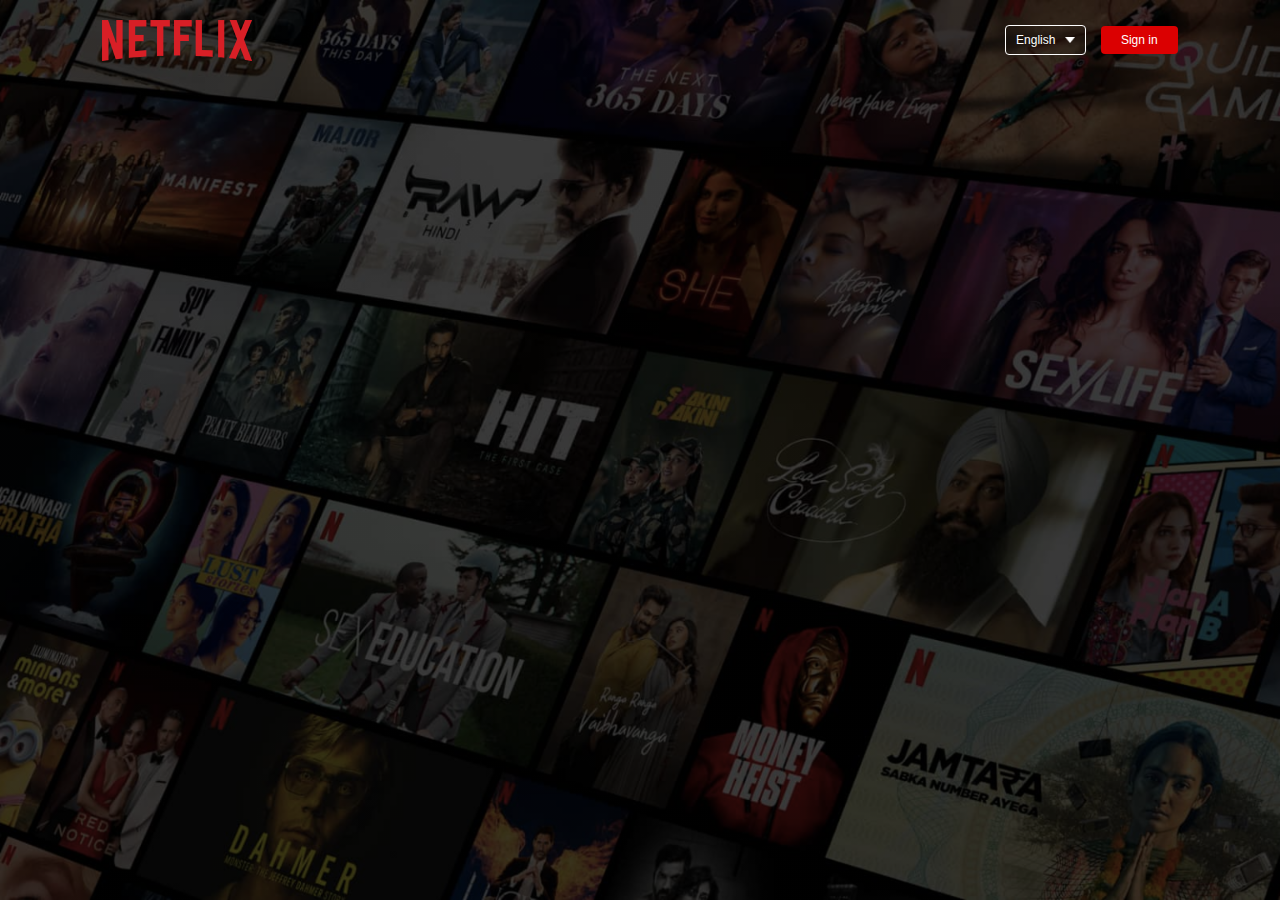
==== index.html @ d814a000 "." ====
<!DOCTYPE html>
<html lang="en">
<head>
    <meta name="viewport" content="width=device-width, initial-scale=1.0">
    <title>Notflix</title>
    <link rel="stylesheet" href="style.css">
</head>
<body>
    <div class="header">
        <nav>
            <img src="images/logo.png" class="logo">
            <div>
                <button class="language-btn">English<img src="images/down-icon.png"></button>
                <button>Sign in</button>
            </div>




        </nav>
    </div>
    




</body>
</html>
---- style.css ----
*{
    margin: 0;
    padding: 0;
    font-family: 'poppins', sans-serif;
    box-sizing: border-box;
}
body{
    background: black;
    color: white;
}
.header{
    width: 100%;
    height: 100vh;
    background-image: linear-gradient(rgba(0,0,0,0.7),rgba(0,0,0,0.7)), url(images/header-image.png);
    background-size: cover;
    background-position: center;
    padding: 10px 8%;
    position: relative;
}
nav{
    display: flex;
    align-items: center;
    justify-content: space-between;
    padding: 10px 0px;
}
.logo{
    width: 150px;
    cursor: pointer;
}
nav button{
    border: 0;
    outline: 0;
    background: #db0001;
    color: #fff;
    padding: 7px 20px;
    font-size: 12px;
    border-radius: 4px;
    margin-left: 10px;
    cursor: pointer;
}
.language-btn{
    display: inline-flex;
    align-items: center;
    background: transparent;
    border: 1px solid  white;
    padding: 7px 10px;
}
.language-btn img{
    width: 10px;
    margin-left: 10px;
}
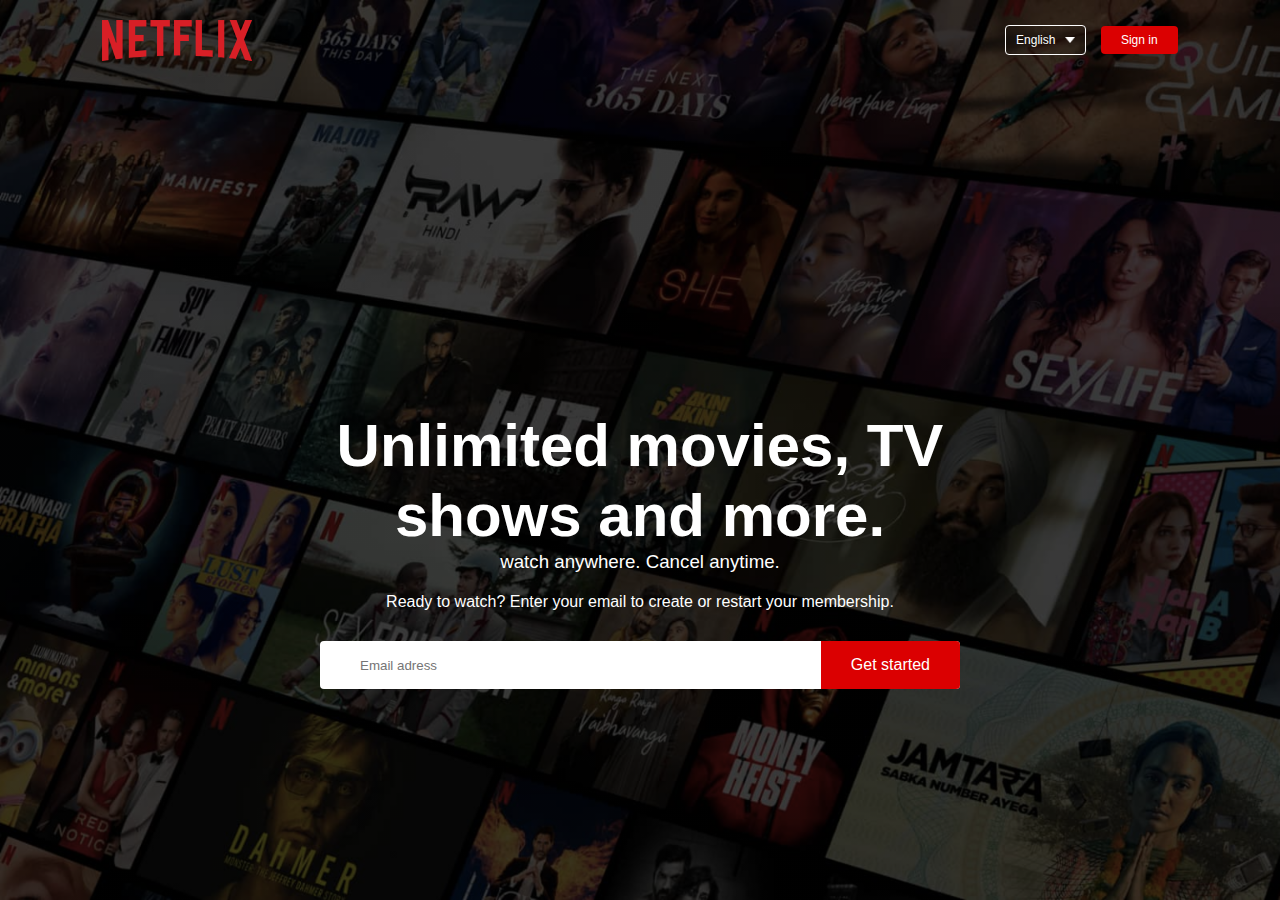
==== commit 27275b14: "commit" ====
--- a/index.html
+++ b/index.html
@@ -14,15 +14,17 @@
                 <button>Sign in</button>
             </div>
 
-
-
-
         </nav>
+        <div class="header-content">
+            <h1>Unlimited movies, TV shows and more.</h1>
+            <h3>watch anywhere. Cancel anytime.</h3>
+            <p>Ready to watch? Enter your email to create or restart your membership.</p>
+            <form class="email-signup">
+                <input type="email" placeholder="Email adress">
+                <button type="submit">Get started</button>
+            </form>
+        </div>
     </div>
     
-
-
-
-
 </body>
 </html>--- a/style.css
+++ b/style.css
@@ -4,10 +4,12 @@
     font-family: 'poppins', sans-serif;
     box-sizing: border-box;
 }
+
 body{
     background: black;
     color: white;
 }
+
 .header{
     width: 100%;
     height: 100vh;
@@ -17,16 +19,19 @@
     padding: 10px 8%;
     position: relative;
 }
+
 nav{
     display: flex;
     align-items: center;
     justify-content: space-between;
     padding: 10px 0px;
 }
+
 .logo{
     width: 150px;
     cursor: pointer;
 }
+
 nav button{
     border: 0;
     outline: 0;
@@ -38,6 +43,7 @@
     margin-left: 10px;
     cursor: pointer;
 }
+
 .language-btn{
     display: inline-flex;
     align-items: center;
@@ -45,7 +51,59 @@
     border: 1px solid  white;
     padding: 7px 10px;
 }
+
 .language-btn img{
     width: 10px;
     margin-left: 10px;
+}
+
+.header-content{
+    position: absolute;
+    top: 50%;
+    left: 50%;
+    transform: translate(-50%,-50%);
+    text-align: center;
+    margin-top: 100px;
+}
+
+.header-content h1{
+    font-size: 60px;
+    line-height: 70px;
+    font-weight: 600;
+    max-width: 650px;
+}
+
+.header-content h3{
+    font-weight: 400;
+    margin-bottom: 20px;
+}
+
+.email-signup{
+    background: #fff;
+    border-radius: 4px;
+    display: flex;
+    align-items: center;
+    margin-top: 30px;
+    overflow: hidden;
+}
+
+.email-signup input{
+    flex: 1;
+    border: 0;
+    outline: 0;
+    margin-left: 20px;
+}
+
+.email-signup input::placeholder{
+    padding-left: 20px;
+}
+
+.email-signup button{
+    background: #db0001;
+    border: 0;
+    outline: 0;
+    color: #fff;
+    font-size: 16px;
+    cursor: pointer;
+    padding: 15px 30px;
 }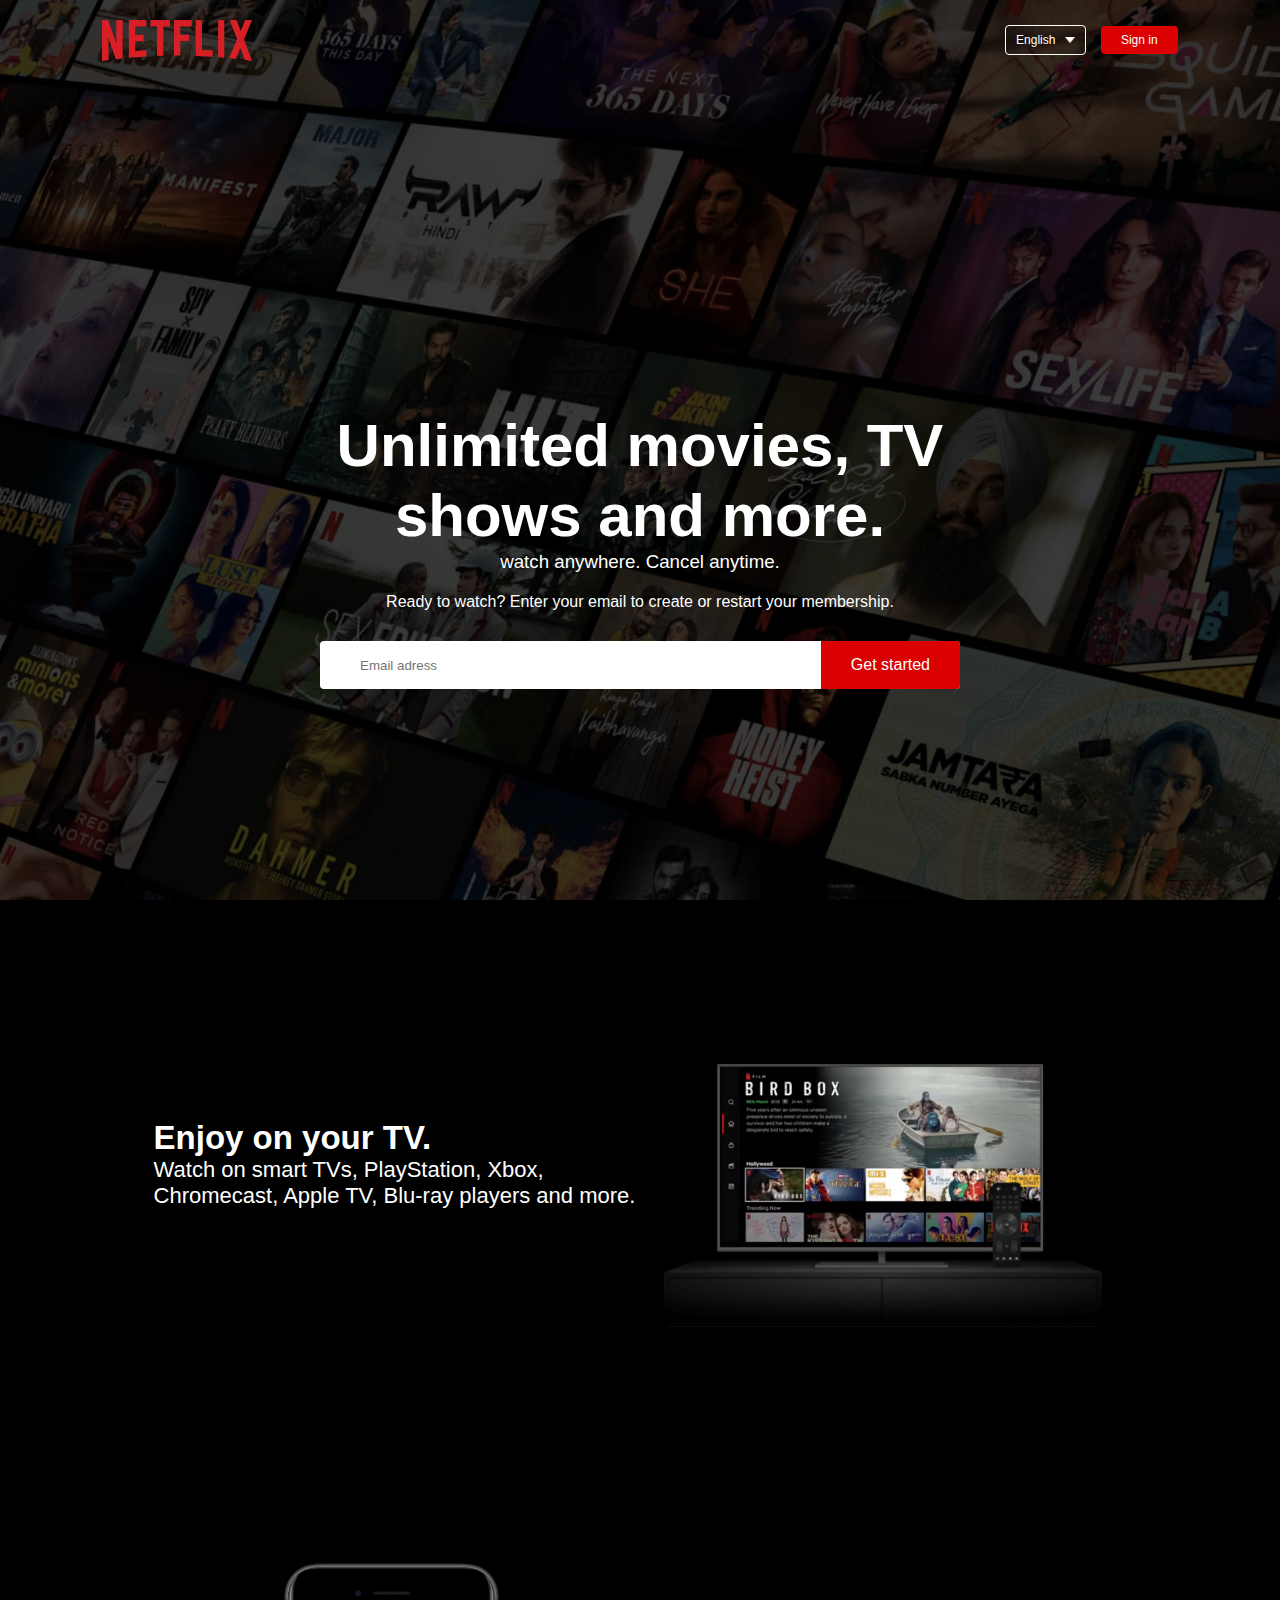
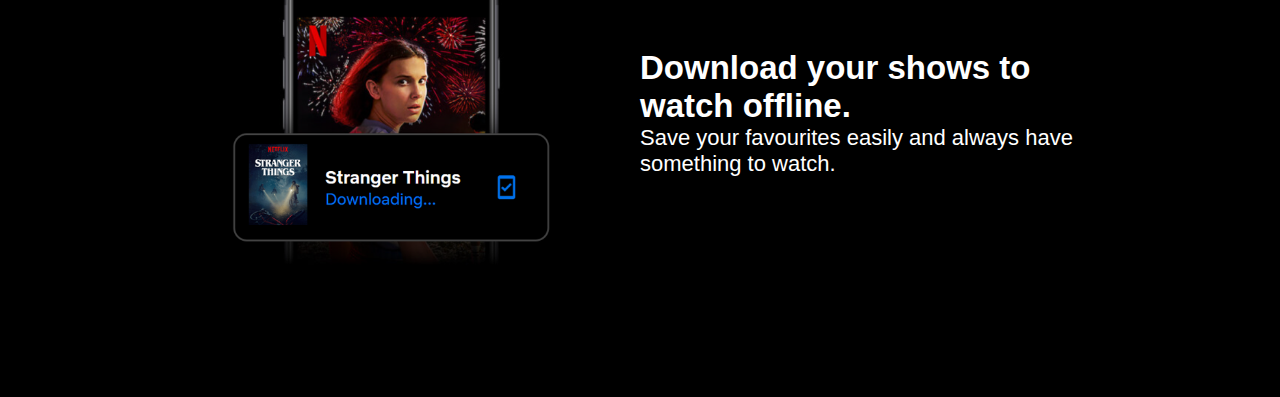
==== commit 07c9acd2: "commit" ====
--- a/index.html
+++ b/index.html
@@ -25,6 +25,28 @@
             </form>
         </div>
     </div>
+    <div class="features">
+        <div class="row">
+            <div class="text-col">
+                <h2>Enjoy on your TV.</h2>
+                <p>Watch on smart TVs, PlayStation, Xbox, Chromecast, Apple TV, Blu-ray players and more.</p>
+            </div>
+            <div class="img-col">
+                <img src="images/feature-1.png"></img>
+            </div>
+        </div>
+    </div>
+    <div class="features">
+        <div class="row">
+            <div class="img-col">
+                <img src="images/feature-2.png"></img>
+            </div>
+            <div class="text-col">
+                <h2>Download your shows to watch offline.</h2>
+                <p>Save your favourites easily and always have something to watch.</p>
+            </div>
+        </div>
+    </div>
     
 </body>
 </html>--- a/style.css
+++ b/style.css
@@ -106,4 +106,35 @@
     font-size: 16px;
     cursor: pointer;
     padding: 15px 30px;
+}
+
+/*------------features----------------*/
+
+.features{
+    padding: 50px 12%;
+    font-size: 22px;
+}
+
+.row{
+    display: flex;
+    width: 100%;
+    align-items: center;
+    flex-wrap: wrap;
+    padding: 50px  0;
+}
+
+.text-col{
+    flex-basis: 50%;
+    margin-bottom: 20px;
+}
+
+.img-col{
+    flex-basis: 50%;
+    margin-bottom: 20px;
+}
+
+.img-col img{
+    display: block;
+    width: 90%;
+    margin: auto;
 }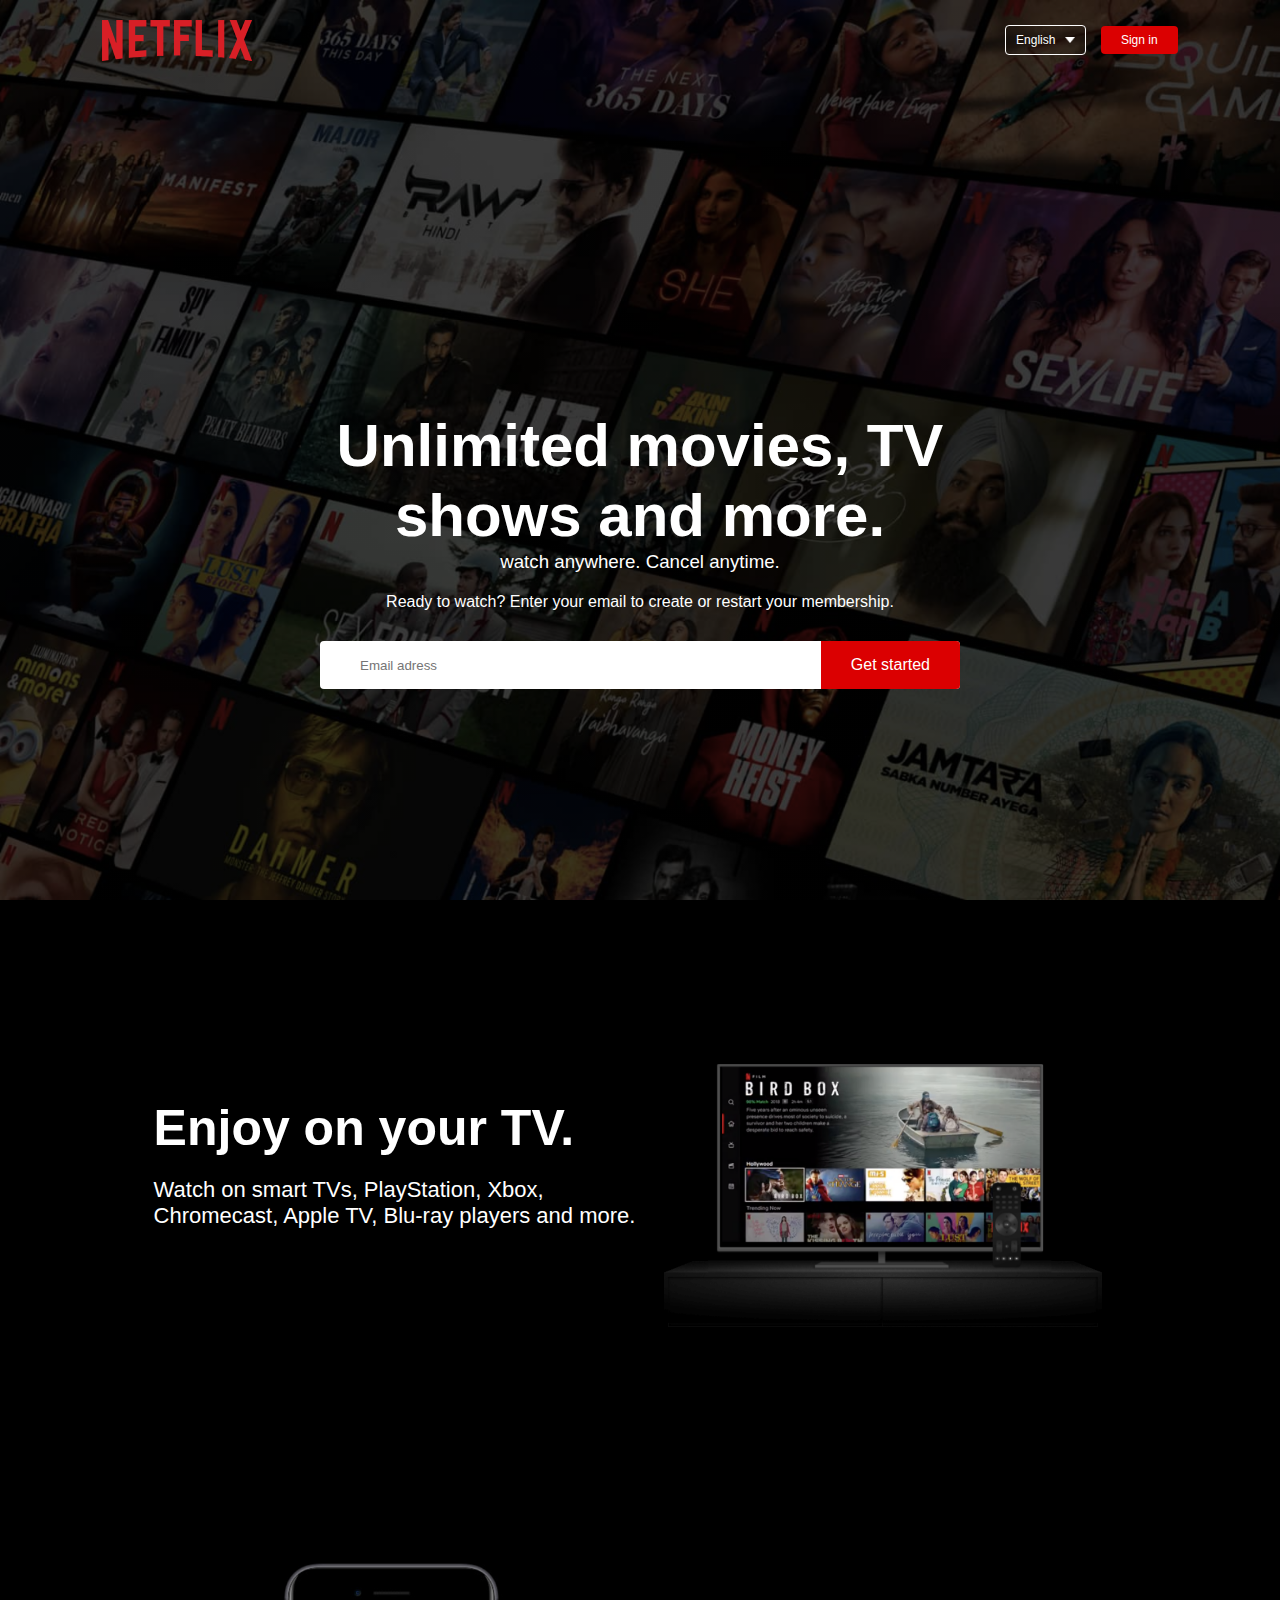
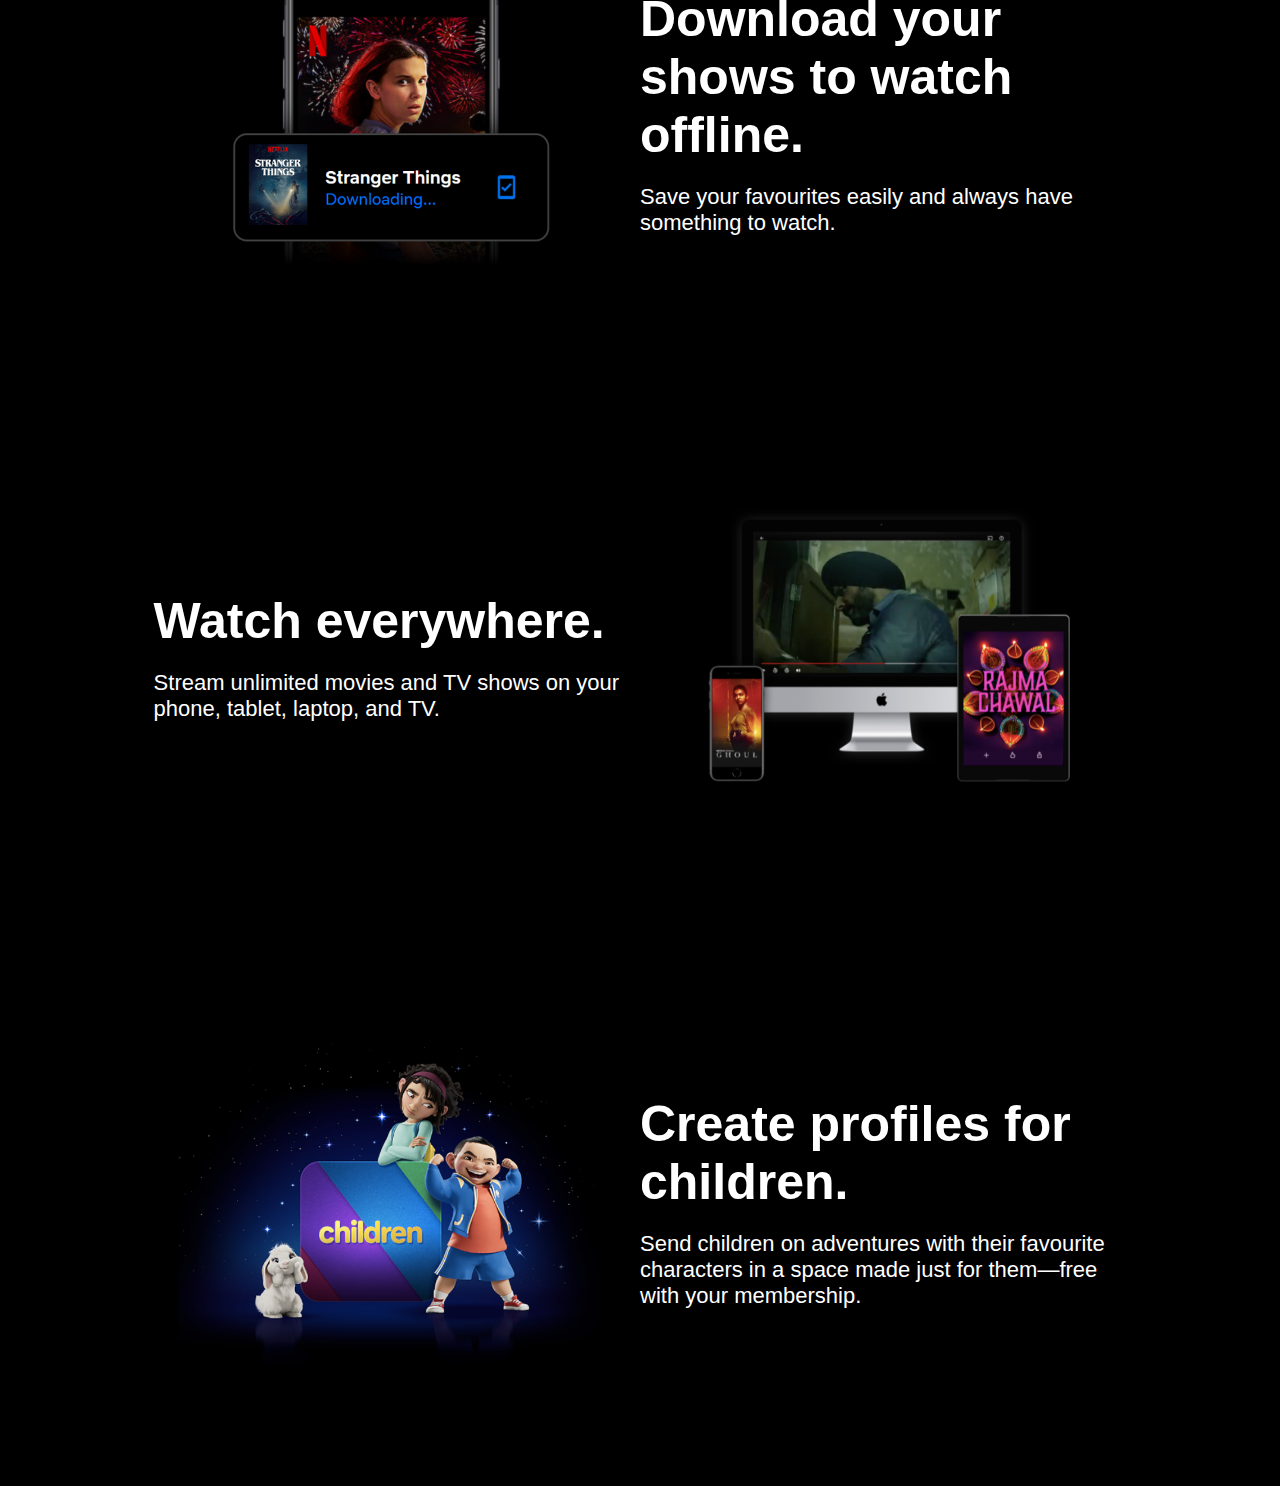
==== commit 3bce3f9b: "commit" ====
--- a/index.html
+++ b/index.html
@@ -47,6 +47,28 @@
             </div>
         </div>
     </div>
+    <div class="features">
+        <div class="row">
+            <div class="text-col">
+                <h2>Watch everywhere.</h2>
+                <p>Stream unlimited movies and TV shows on your phone, tablet, laptop, and TV.</p>
+            </div>
+            <div class="img-col">
+                <img src="images/feature-3.png"></img>
+            </div>
+        </div>
+    </div>
+    <div class="features">
+        <div class="row">
+            <div class="img-col">
+                <img src="images/feature-4.png"></img>
+            </div>
+            <div class="text-col">
+                <h2>Create profiles for children.</h2>
+                <p>Send children on adventures with their favourite characters in a space made just for them—free with your membership.</p>
+            </div>
+        </div>
+    </div>
     
 </body>
 </html>--- a/style.css
+++ b/style.css
@@ -137,4 +137,10 @@
     display: block;
     width: 90%;
     margin: auto;
+}
+
+.features h2{
+    font-size: 50px;
+    font-weight: 800;
+    margin-bottom: 20px;
 }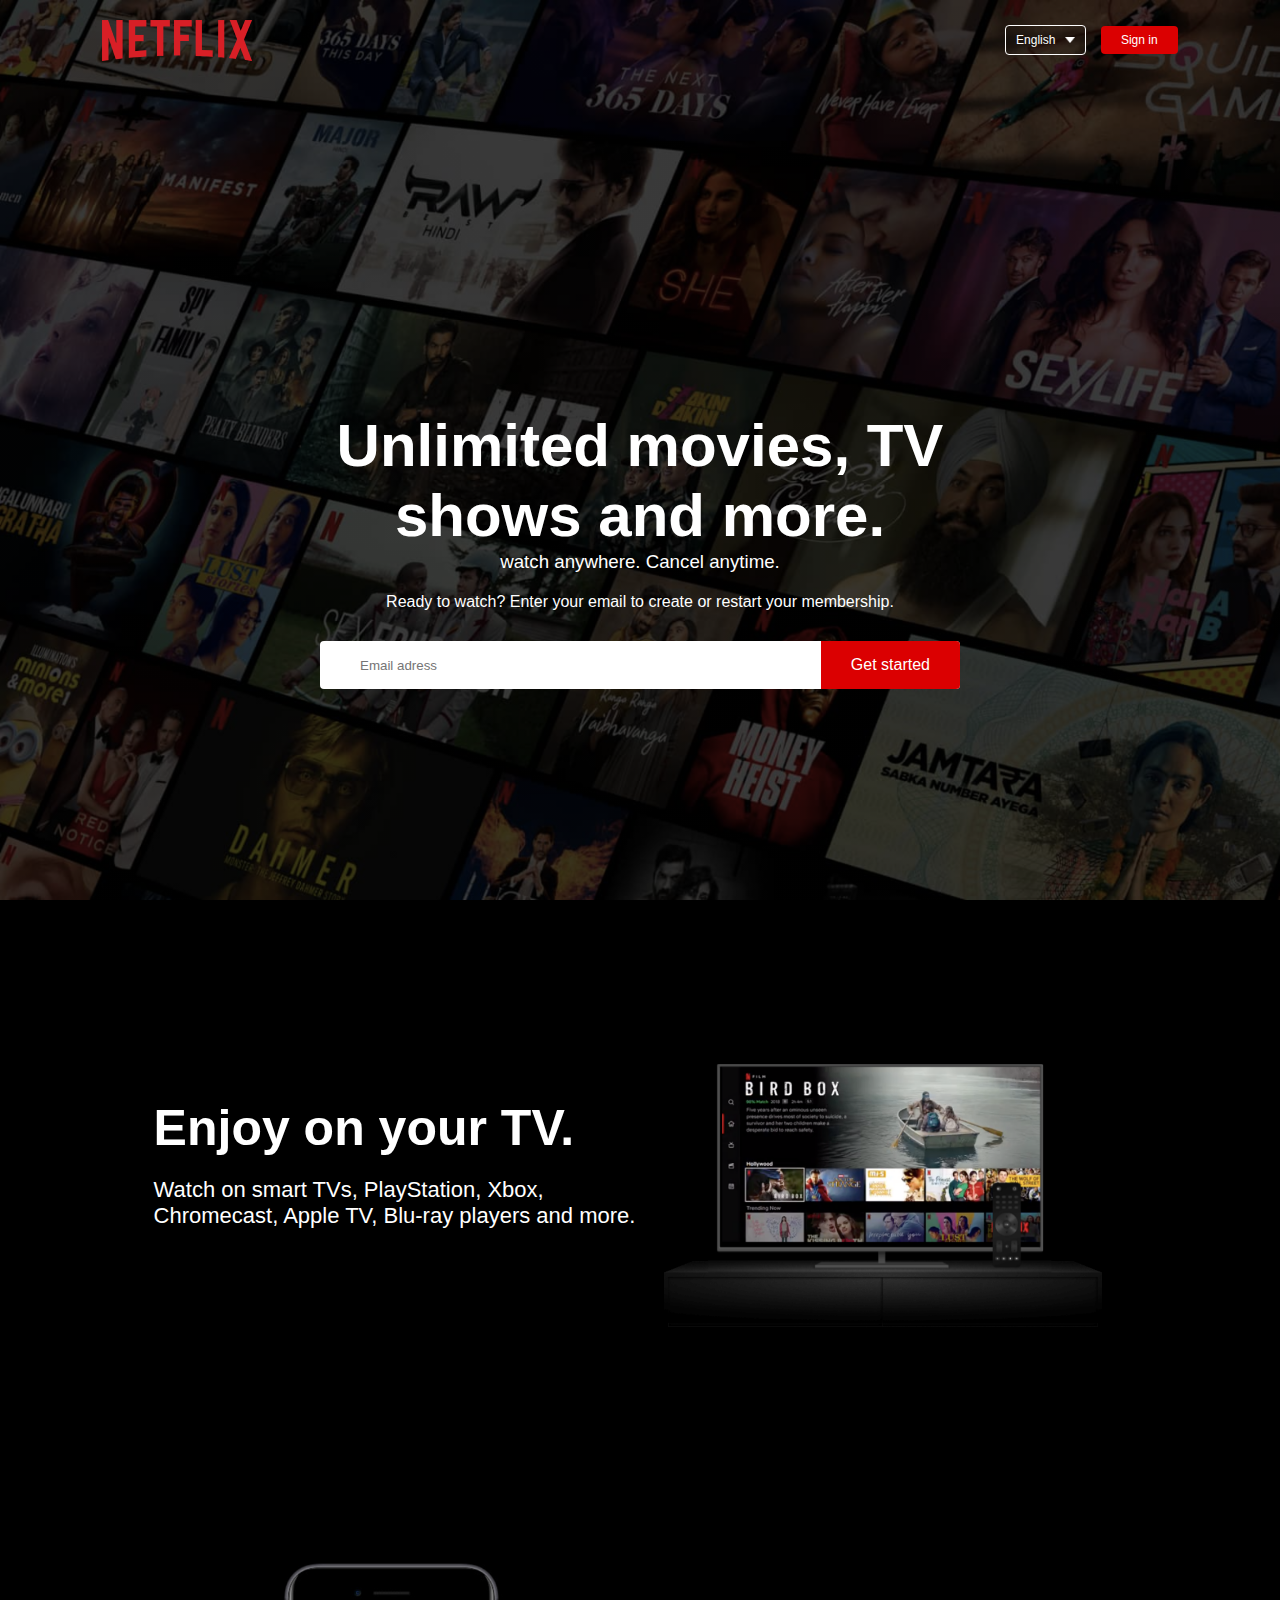
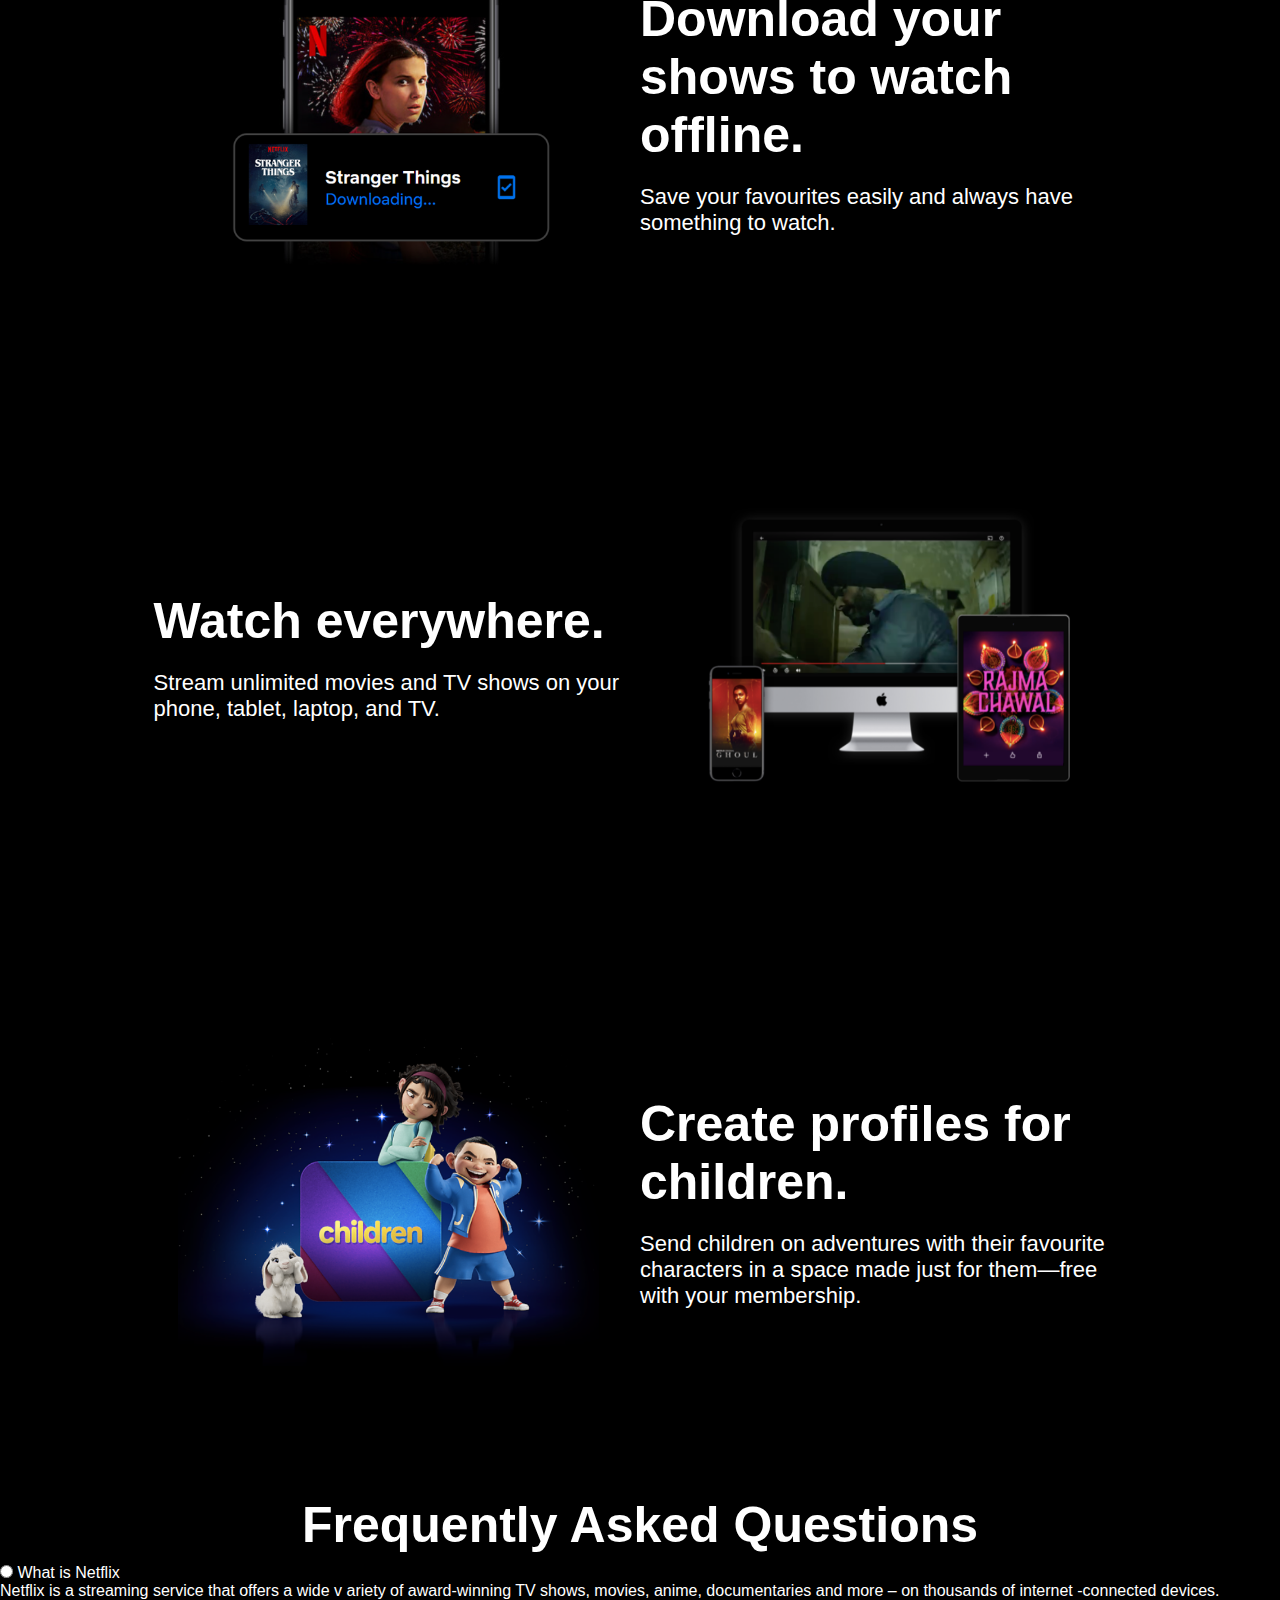
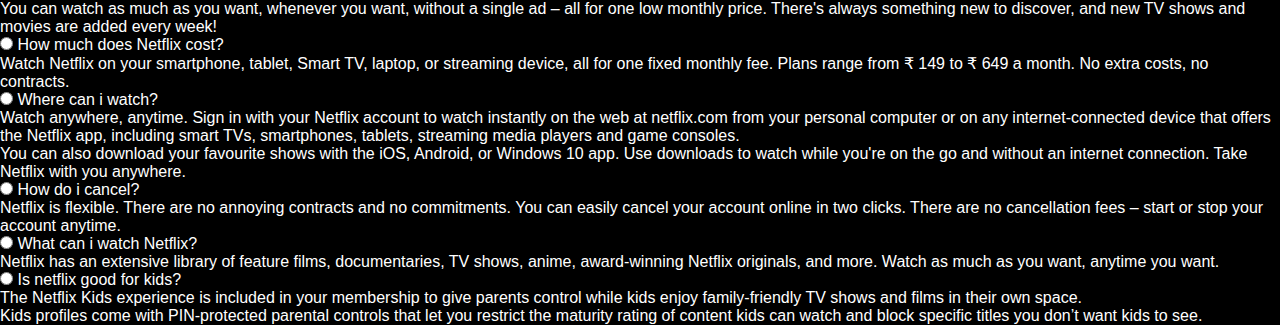
==== commit a7ab4151: "commit" ====
--- a/index.html
+++ b/index.html
@@ -69,6 +69,84 @@
             </div>
         </div>
     </div>
-    
+    <div class="faq">
+        <h2>Frequently Asked Questions</h2>
+    </div>
+    <ul class="accordion">
+        <li>
+            <input type="radio" name="accordion" id="first">
+            <label for="first">What is Netflix</label>
+            <div class="content">
+                <p>Netflix is a streaming service that offers a wide v
+                    ariety of award-winning TV shows, movies, anime, 
+                    documentaries and more – on thousands of internet
+                    -connected devices.</p>
+                <p>You can watch as much as you want, whenever you want,
+                    without a single ad – all for one low monthly price.
+                    There's always something new to discover, and new
+                    TV shows and movies are added every week!</p>
+            </div>
+        </li>
+        <li>
+            <input type="radio" name="accordion" id="second">
+            <label for="second">How much does Netflix cost?</label>
+            <div class="content">
+                <p>Watch Netflix on your smartphone, tablet, Smart
+                TV, laptop, or streaming device, all for one 
+                 fixed monthly fee. Plans range from ₹ 149 to ₹ 649 
+                 a month. No extra costs, no contracts.</p>
+            </div>
+        </li>
+        <li>
+            <input type="radio" name="accordion" id="third">
+            <label for="third">Where can i watch?</label>
+            <div class="content">
+                <p>Watch anywhere, anytime. Sign in with your Netflix account 
+                to watch instantly on the web at netflix.com from your 
+                personal computer or on any internet-connected device that 
+                offers the Netflix app, including smart TVs, smartphones, 
+                tablets, streaming media players and game consoles.</p>
+                <p>You can also download your favourite shows with the 
+                iOS, Android, or Windows 10 app. Use downloads to watch 
+                while you're on the go and without an internet connection. 
+                Take Netflix with you anywhere.</p>
+            </div>
+        </li>
+        <li>
+            <input type="radio" name="accordion" id="fourth">
+            <label for="fourth">How do i cancel?</label>
+            <div class="content">
+                <p>Netflix is flexible. There are no annoying contracts 
+                and no commitments. You can easily cancel your account 
+                online in two clicks. There are no cancellation fees – 
+                start or stop your account anytime.</p>
+            </div>
+        </li>
+        <li>
+            <input type="radio" name="accordion" id="fifth">
+            <label for="fifth">What can i watch Netflix?</label>
+            <div class="content">
+                <p>Netflix has an extensive library of feature 
+                films, documentaries, TV shows, anime, 
+                award-winning Netflix originals, and more. Watch 
+                as much as you want, anytime you want.</p>
+            </div>
+        </li>
+        <li>
+            <input type="radio" name="accordion" id="sixth">
+            <label for="sixth">Is netflix good for kids?</label>
+            <div class="content">
+                <p>The Netflix Kids experience is included in your
+                 membership to give parents control while kids 
+                 enjoy family-friendly TV shows and films in 
+                 their own space.</p>
+
+                 <p>Kids profiles come with PIN-protected parental 
+                controls that let you restrict the maturity rating 
+                of content kids can watch and block specific titles 
+                you don’t want kids to see.</p>
+            </div>
+        </li>
+    </ul>
 </body>
 </html>--- a/style.css
+++ b/style.css
@@ -143,4 +143,17 @@
     font-size: 50px;
     font-weight: 800;
     margin-bottom: 20px;
+}
+
+/*------------faq----------------*/
+
+.faq{
+    padding: 10px 12%;
+    text-align: center;
+    font-size: 18px;
+}
+
+.faq h2{
+    font-weight: 700;
+    font-size: 50px;
 }